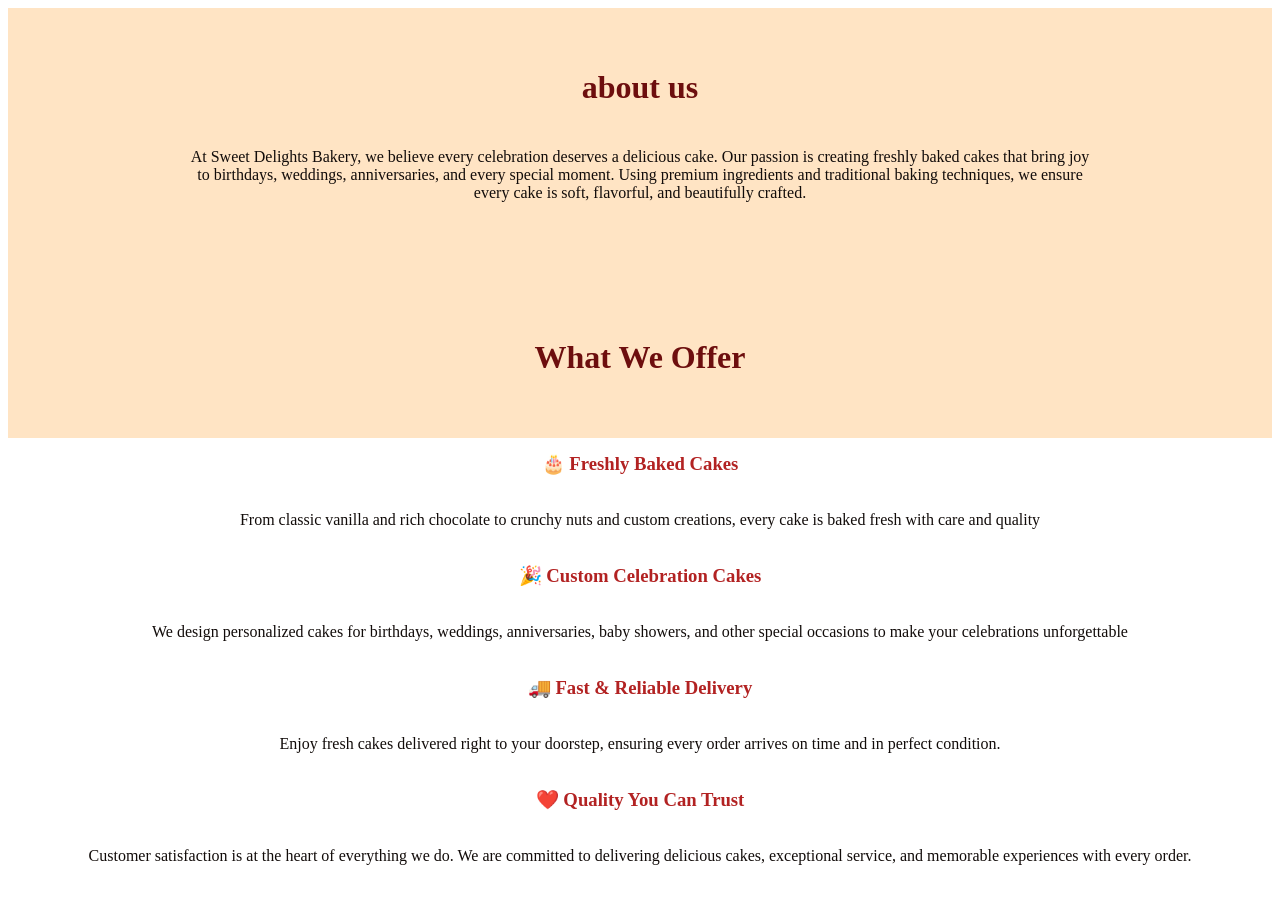
==== home.html @ e97e9bb4 "Add files via upload" ====
<html>
    <head>
        <title>home</title>
        <style>
            .j{
                text-align: center;
                background-color: bisque;
                padding: 40px 10%;
                color: rgb(109, 14, 14);
            }
            p{
                text-align: center;
                color: rgb(18, 12, 10);
                padding: 20px 5%;
                
            }
            h3{
                text-align: center;
                margin: 15px 0%;
                color: firebrick;
            }
        </style>
    </head>
    <body>
        <div class="j">
        <h1>about us</h1>
        <p>At Sweet Delights Bakery, we believe every celebration deserves a delicious cake. Our passion is creating freshly baked cakes that bring joy to birthdays, weddings, anniversaries, and every special moment. Using premium ingredients and traditional baking techniques, we ensure every cake is soft, flavorful, and beautifully crafted.</p>
        </div>
        <div class="j">
        <h1>What We Offer</h1>
        </div>
        <h3>🎂 Freshly Baked Cakes</h3>
        <p>From classic vanilla and rich chocolate to crunchy nuts and custom creations, every cake is baked fresh with care and quality</p>
        <h3>🎉 Custom Celebration Cakes</h3>
        <p>We design personalized cakes for birthdays, weddings, anniversaries, baby showers, and other special occasions to make your celebrations unforgettable</p>
        <h3>🚚 Fast & Reliable Delivery</h3>
        <p>Enjoy fresh cakes delivered right to your doorstep, ensuring every order arrives on time and in perfect condition.</p>
        <h3>❤️ Quality You Can Trust</h3>
        <p>Customer satisfaction is at the heart of everything we do. We are committed to delivering delicious cakes, exceptional service, and memorable experiences with every order.</p>
        
    </body>
    </html>
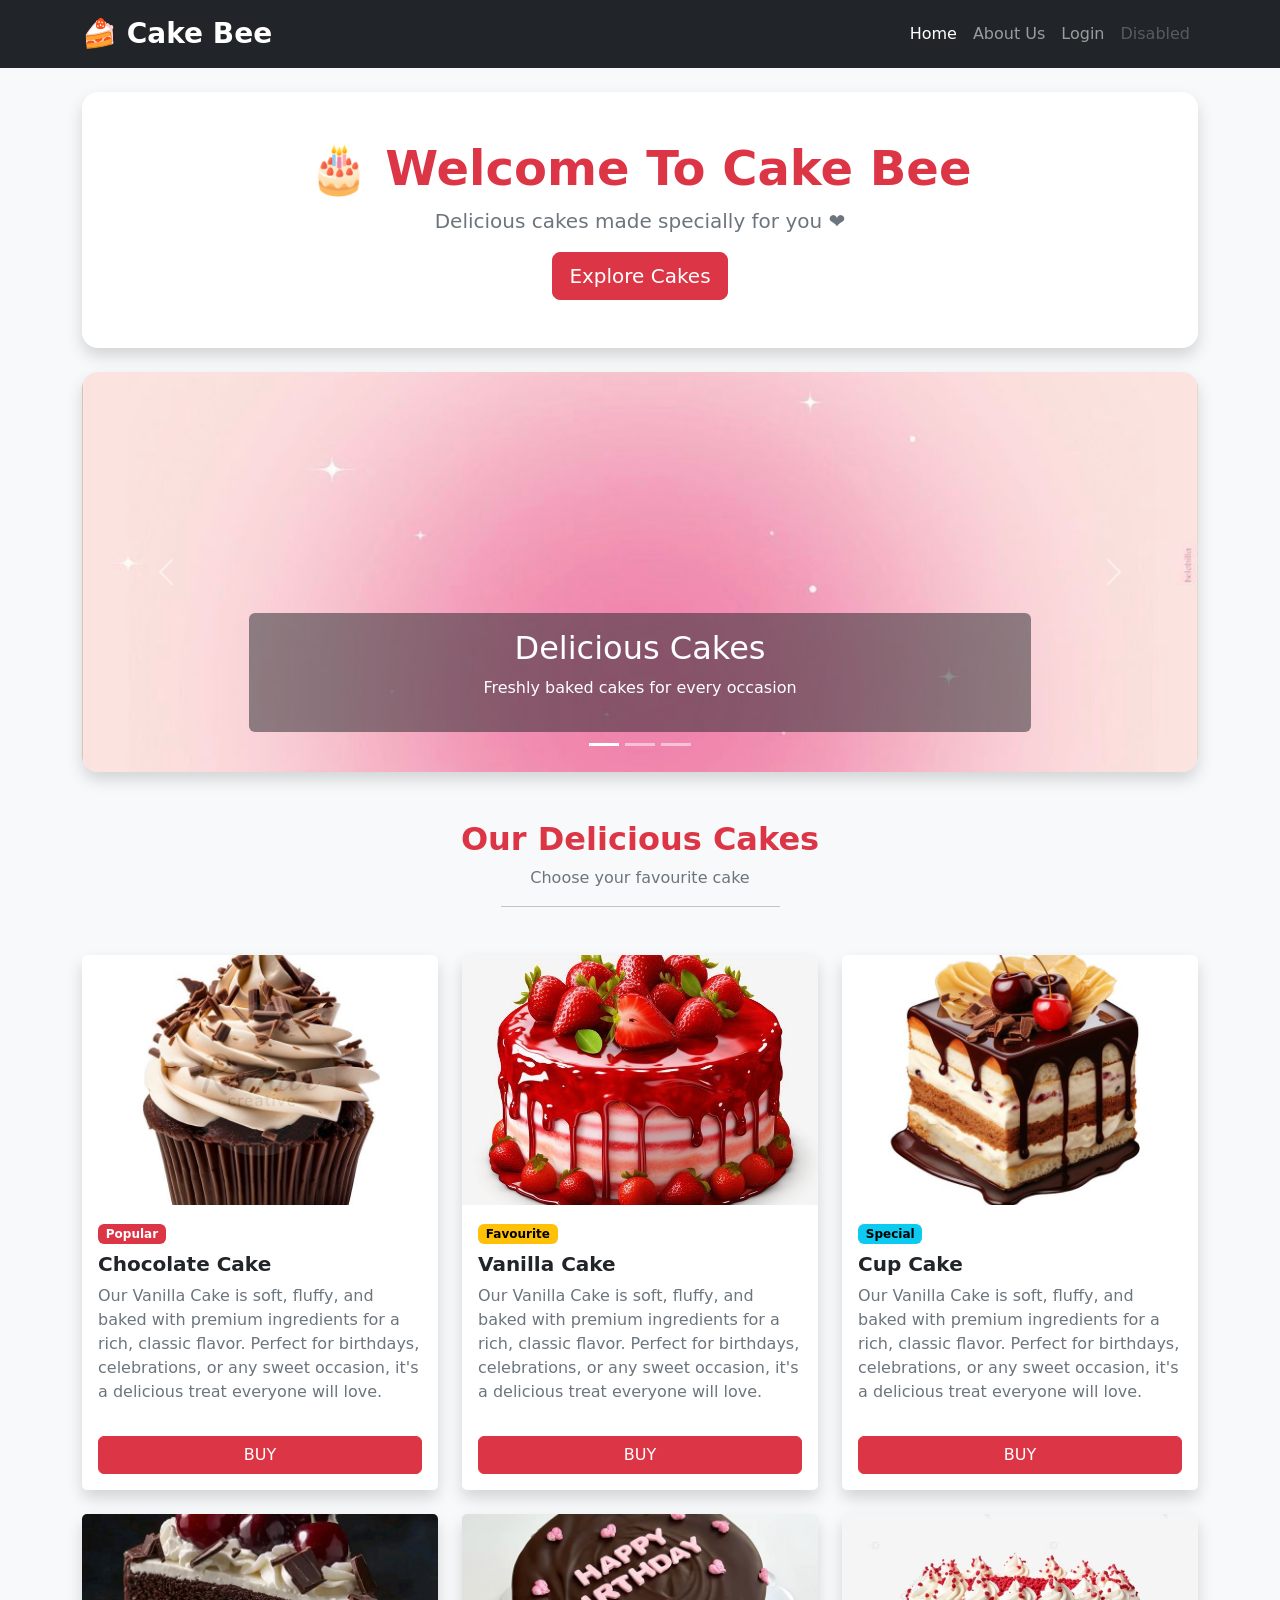
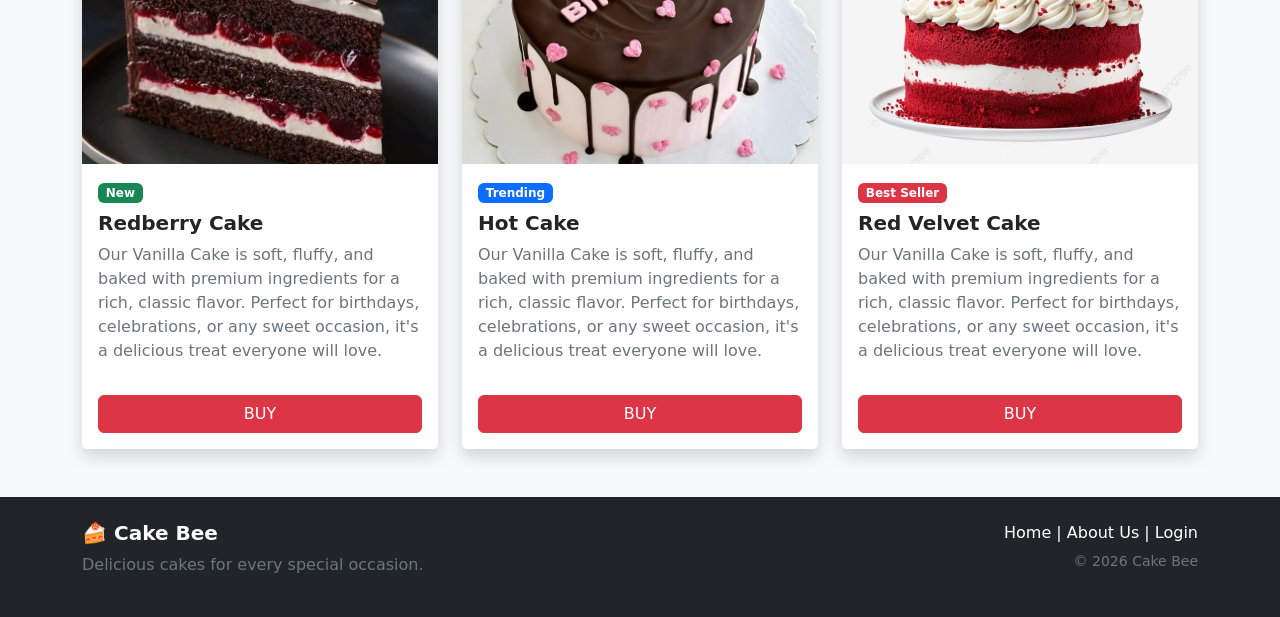
==== commit f732f145: "Update home.html" ====
--- a/home.html
+++ b/home.html
@@ -1,42 +1,615 @@
-<html>
-    <head>
-        <title>home</title>
-        <style>
-            .j{
-                text-align: center;
-                background-color: bisque;
-                padding: 40px 10%;
-                color: rgb(109, 14, 14);
-            }
-            p{
-                text-align: center;
-                color: rgb(18, 12, 10);
-                padding: 20px 5%;
-                
-            }
-            h3{
-                text-align: center;
-                margin: 15px 0%;
-                color: firebrick;
-            }
-        </style>
-    </head>
-    <body>
-        <div class="j">
-        <h1>about us</h1>
-        <p>At Sweet Delights Bakery, we believe every celebration deserves a delicious cake. Our passion is creating freshly baked cakes that bring joy to birthdays, weddings, anniversaries, and every special moment. Using premium ingredients and traditional baking techniques, we ensure every cake is soft, flavorful, and beautifully crafted.</p>
-        </div>
-        <div class="j">
-        <h1>What We Offer</h1>
-        </div>
-        <h3>🎂 Freshly Baked Cakes</h3>
-        <p>From classic vanilla and rich chocolate to crunchy nuts and custom creations, every cake is baked fresh with care and quality</p>
-        <h3>🎉 Custom Celebration Cakes</h3>
-        <p>We design personalized cakes for birthdays, weddings, anniversaries, baby showers, and other special occasions to make your celebrations unforgettable</p>
-        <h3>🚚 Fast & Reliable Delivery</h3>
-        <p>Enjoy fresh cakes delivered right to your doorstep, ensuring every order arrives on time and in perfect condition.</p>
-        <h3>❤️ Quality You Can Trust</h3>
-        <p>Customer satisfaction is at the heart of everything we do. We are committed to delivering delicious cakes, exceptional service, and memorable experiences with every order.</p>
-        
-    </body>
-    </html>+<!doctype html>
+<html lang="en">
+
+<head>
+
+    <meta charset="utf-8">
+
+    <meta name="viewport" content="width=device-width, initial-scale=1">
+
+    <!-- Bootstrap CSS -->
+    <link href="https://cdn.jsdelivr.net/npm/bootstrap@5.3.8/dist/css/bootstrap.min.css"
+          rel="stylesheet">
+
+    <title>Cake Bee</title>
+
+</head>
+
+
+<body class="bg-light">
+
+
+<!-- ================= NAVBAR ================= -->
+
+<nav class="navbar navbar-expand-lg bg-dark navbar-dark">
+
+    <div class="container">
+
+        <a class="navbar-brand fw-bold fs-3" href="#">
+            🍰 Cake Bee
+        </a>
+
+
+        <button class="navbar-toggler"
+                type="button"
+                data-bs-toggle="collapse"
+                data-bs-target="#navbarNav">
+
+            <span class="navbar-toggler-icon"></span>
+
+        </button>
+
+
+        <div class="collapse navbar-collapse" id="navbarNav">
+
+            <ul class="navbar-nav ms-auto">
+
+                <li class="nav-item">
+                    <a class="nav-link active" href="p1.html">
+                        Home
+                    </a>
+                </li>
+
+                <li class="nav-item">
+                    <a class="nav-link" href="home.html">
+                        About Us
+                    </a>
+                </li>
+
+                <li class="nav-item">
+                    <a class="nav-link" href="login.html">
+                        Login
+                    </a>
+                </li>
+
+                <li class="nav-item">
+                    <a class="nav-link disabled">
+                        Disabled
+                    </a>
+                </li>
+
+            </ul>
+
+        </div>
+
+    </div>
+
+</nav>
+
+
+<!-- ================= WELCOME ================= -->
+
+<div class="container my-4">
+
+    <div class="p-5 text-center bg-white rounded-4 shadow">
+
+        <h1 class="display-5 fw-bold text-danger">
+            🎂 Welcome To Cake Bee
+        </h1>
+
+        <p class="lead text-secondary">
+            Delicious cakes made specially for you ❤️
+        </p>
+
+        <a href="#cakes" class="btn btn-danger btn-lg">
+            Explore Cakes
+        </a>
+
+    </div>
+
+</div>
+
+
+<!-- ================= CAROUSEL ================= -->
+
+<div class="container mb-5">
+
+    <div id="cakeCarousel"
+         class="carousel slide carousel-fade shadow rounded-4 overflow-hidden"
+         data-bs-ride="carousel">
+
+
+        <!-- Indicators -->
+
+        <div class="carousel-indicators">
+
+            <button type="button"
+                    data-bs-target="#cakeCarousel"
+                    data-bs-slide-to="0"
+                    class="active">
+            </button>
+
+            <button type="button"
+                    data-bs-target="#cakeCarousel"
+                    data-bs-slide-to="1">
+            </button>
+
+            <button type="button"
+                    data-bs-target="#cakeCarousel"
+                    data-bs-slide-to="2">
+            </button>
+
+        </div>
+
+
+        <!-- Images -->
+
+        <div class="carousel-inner">
+
+            <div class="carousel-item active">
+
+                <img src="b7.jpg"
+                     class="d-block w-100"
+                     style="height:400px; object-fit:cover;"
+                     alt="Cake">
+
+                <div class="carousel-caption d-none d-md-block">
+
+                    <div class="bg-dark bg-opacity-50 rounded p-3">
+
+                        <h2>Delicious Cakes</h2>
+
+                        <p>
+                            Freshly baked cakes for every occasion
+                        </p>
+
+                    </div>
+
+                </div>
+
+            </div>
+
+
+            <div class="carousel-item">
+
+                <img src="b8.jpg"
+                     class="d-block w-100"
+                     style="height:400px; object-fit:cover;"
+                     alt="Cake">
+
+                <div class="carousel-caption d-none d-md-block">
+
+                    <div class="bg-dark bg-opacity-50 rounded p-3">
+
+                        <h2>Special Cakes</h2>
+
+                        <p>
+                            Make your celebrations sweeter
+                        </p>
+
+                    </div>
+
+                </div>
+
+            </div>
+
+
+            <div class="carousel-item">
+
+                <img src="b9.jpg"
+                     class="d-block w-100"
+                     style="height:400px; object-fit:cover;"
+                     alt="Cake">
+
+                <div class="carousel-caption d-none d-md-block">
+
+                    <div class="bg-dark bg-opacity-50 rounded p-3">
+
+                        <h2>Sweet Moments</h2>
+
+                        <p>
+                            Taste the happiness with Cake Bee
+                        </p>
+
+                    </div>
+
+                </div>
+
+            </div>
+
+        </div>
+
+
+        <!-- Previous -->
+
+        <button class="carousel-control-prev"
+                type="button"
+                data-bs-target="#cakeCarousel"
+                data-bs-slide="prev">
+
+            <span class="carousel-control-prev-icon"></span>
+
+            <span class="visually-hidden">
+                Previous
+            </span>
+
+        </button>
+
+
+        <!-- Next -->
+
+        <button class="carousel-control-next"
+                type="button"
+                data-bs-target="#cakeCarousel"
+                data-bs-slide="next">
+
+            <span class="carousel-control-next-icon"></span>
+
+            <span class="visually-hidden">
+                Next
+            </span>
+
+        </button>
+
+    </div>
+
+</div>
+
+
+<!-- ================= CAKES ================= -->
+
+<div class="container" id="cakes">
+
+
+    <div class="text-center mb-5">
+
+        <h2 class="fw-bold text-danger">
+            Our Delicious Cakes
+        </h2>
+
+        <p class="text-secondary">
+            Choose your favourite cake
+        </p>
+
+        <hr class="w-25 mx-auto">
+
+    </div>
+
+
+    <!-- ================= ROW 1 ================= -->
+
+    <div class="row g-4 mb-4">
+
+
+        <!-- Chocolate Cake -->
+
+        <div class="col-lg-4 col-md-6">
+
+            <div class="card h-100 border-0 shadow">
+
+                <img src="c1.jpg"
+                     class="card-img-top"
+                     style="height:250px; object-fit:cover;"
+                     alt="Chocolate Cake">
+
+                <div class="card-body">
+
+                    <span class="badge text-bg-danger mb-2">
+                        Popular
+                    </span>
+
+                    <h5 class="card-title fw-bold">
+                        Chocolate Cake
+                    </h5>
+
+                    <p class="card-text text-secondary">
+
+                        Our Vanilla Cake is soft, fluffy, and baked
+                        with premium ingredients for a rich, classic
+                        flavor. Perfect for birthdays, celebrations,
+                        or any sweet occasion, it's a delicious treat
+                        everyone will love.
+
+                    </p>
+
+                </div>
+
+                <div class="card-footer bg-white border-0 p-3">
+
+                    <a href="user.html"
+                       class="btn btn-danger w-100">
+                        BUY
+                    </a>
+
+                </div>
+
+            </div>
+
+        </div>
+
+
+        <!-- Vanilla Cake -->
+
+        <div class="col-lg-4 col-md-6">
+
+            <div class="card h-100 border-0 shadow">
+
+                <img src="c2.jpg"
+                     class="card-img-top"
+                     style="height:250px; object-fit:cover;"
+                     alt="Vanilla Cake">
+
+                <div class="card-body">
+
+                    <span class="badge text-bg-warning mb-2">
+                        Favourite
+                    </span>
+
+                    <h5 class="card-title fw-bold">
+                        Vanilla Cake
+                    </h5>
+
+                    <p class="card-text text-secondary">
+
+                        Our Vanilla Cake is soft, fluffy, and baked
+                        with premium ingredients for a rich, classic
+                        flavor. Perfect for birthdays, celebrations,
+                        or any sweet occasion, it's a delicious treat
+                        everyone will love.
+
+                    </p>
+
+                </div>
+
+                <div class="card-footer bg-white border-0 p-3">
+
+                    <a href="user.html"
+                       class="btn btn-danger w-100">
+                        BUY
+                    </a>
+
+                </div>
+
+            </div>
+
+        </div>
+
+
+        <!-- Cup Cake -->
+
+        <div class="col-lg-4 col-md-6">
+
+            <div class="card h-100 border-0 shadow">
+
+                <img src="c3.jpg"
+                     class="card-img-top"
+                     style="height:250px; object-fit:cover;"
+                     alt="Cup Cake">
+
+                <div class="card-body">
+
+                    <span class="badge text-bg-info mb-2">
+                        Special
+                    </span>
+
+                    <h5 class="card-title fw-bold">
+                        Cup Cake
+                    </h5>
+
+                    <p class="card-text text-secondary">
+
+                        Our Vanilla Cake is soft, fluffy, and baked
+                        with premium ingredients for a rich, classic
+                        flavor. Perfect for birthdays, celebrations,
+                        or any sweet occasion, it's a delicious treat
+                        everyone will love.
+
+                    </p>
+
+                </div>
+
+                <div class="card-footer bg-white border-0 p-3">
+
+                    <a href="user.html"
+                       class="btn btn-danger w-100">
+                        BUY
+                    </a>
+
+                </div>
+
+            </div>
+
+        </div>
+
+    </div>
+
+
+    <!-- ================= ROW 2 ================= -->
+
+    <div class="row g-4">
+
+
+        <!-- Redberry Cake -->
+
+        <div class="col-lg-4 col-md-6">
+
+            <div class="card h-100 border-0 shadow">
+
+                <img src="c4.jpg"
+                     class="card-img-top"
+                     style="height:250px; object-fit:cover;"
+                     alt="Redberry Cake">
+
+                <div class="card-body">
+
+                    <span class="badge text-bg-success mb-2">
+                        New
+                    </span>
+
+                    <h5 class="card-title fw-bold">
+                        Redberry Cake
+                    </h5>
+
+                    <p class="card-text text-secondary">
+
+                        Our Vanilla Cake is soft, fluffy, and baked
+                        with premium ingredients for a rich, classic
+                        flavor. Perfect for birthdays, celebrations,
+                        or any sweet occasion, it's a delicious treat
+                        everyone will love.
+
+                    </p>
+
+                </div>
+
+                <div class="card-footer bg-white border-0 p-3">
+
+                    <a href="user.html"
+                       class="btn btn-danger w-100">
+                        BUY
+                    </a>
+
+                </div>
+
+            </div>
+
+        </div>
+
+
+        <!-- Hot Cake -->
+
+        <div class="col-lg-4 col-md-6">
+
+            <div class="card h-100 border-0 shadow">
+
+                <img src="c5.jpg"
+                     class="card-img-top"
+                     style="height:250px; object-fit:cover;"
+                     alt="Hot Cake">
+
+                <div class="card-body">
+
+                    <span class="badge text-bg-primary mb-2">
+                        Trending
+                    </span>
+
+                    <h5 class="card-title fw-bold">
+                        Hot Cake
+                    </h5>
+
+                    <p class="card-text text-secondary">
+
+                        Our Vanilla Cake is soft, fluffy, and baked
+                        with premium ingredients for a rich, classic
+                        flavor. Perfect for birthdays, celebrations,
+                        or any sweet occasion, it's a delicious treat
+                        everyone will love.
+
+                    </p>
+
+                </div>
+
+                <div class="card-footer bg-white border-0 p-3">
+
+                    <a href="user.html"
+                       class="btn btn-danger w-100">
+                        BUY
+                    </a>
+
+                </div>
+
+            </div>
+
+        </div>
+
+
+        <!-- Red Velvet Cake -->
+
+        <div class="col-lg-4 col-md-6">
+
+            <div class="card h-100 border-0 shadow">
+
+                <img src="c6.jpg"
+                     class="card-img-top"
+                     style="height:250px; object-fit:cover;"
+                     alt="Red Velvet Cake">
+
+                <div class="card-body">
+
+                    <span class="badge text-bg-danger mb-2">
+                        Best Seller
+                    </span>
+
+                    <h5 class="card-title fw-bold">
+                        Red Velvet Cake
+                    </h5>
+
+                    <p class="card-text text-secondary">
+
+                        Our Vanilla Cake is soft, fluffy, and baked
+                        with premium ingredients for a rich, classic
+                        flavor. Perfect for birthdays, celebrations,
+                        or any sweet occasion, it's a delicious treat
+                        everyone will love.
+
+                    </p>
+
+                </div>
+
+                <div class="card-footer bg-white border-0 p-3">
+
+                    <a href="user.html"
+                       class="btn btn-danger w-100">
+                        BUY
+                    </a>
+
+                </div>
+
+            </div>
+
+        </div>
+
+    </div>
+
+</div>
+
+
+<!-- ================= FOOTER ================= -->
+
+<footer class="bg-dark text-white mt-5">
+
+    <div class="container py-4">
+
+        <div class="row text-center text-md-start">
+
+            <div class="col-md-6">
+
+                <h5 class="fw-bold">
+                    🍰 Cake Bee
+                </h5>
+
+                <p class="text-secondary">
+                    Delicious cakes for every special occasion.
+                </p>
+
+            </div>
+
+
+            <div class="col-md-6 text-md-end">
+
+                <p class="mb-1">
+                    Home | About Us | Login
+                </p>
+
+                <small class="text-secondary">
+                    © 2026 Cake Bee
+                </small>
+
+            </div>
+
+        </div>
+
+    </div>
+
+</footer>
+
+
+<!-- Bootstrap JS -->
+
+<script src="https://cdn.jsdelivr.net/npm/bootstrap@5.3.8/dist/js/bootstrap.bundle.min.js">
+</script>
+
+
+</body>
+
+</html>
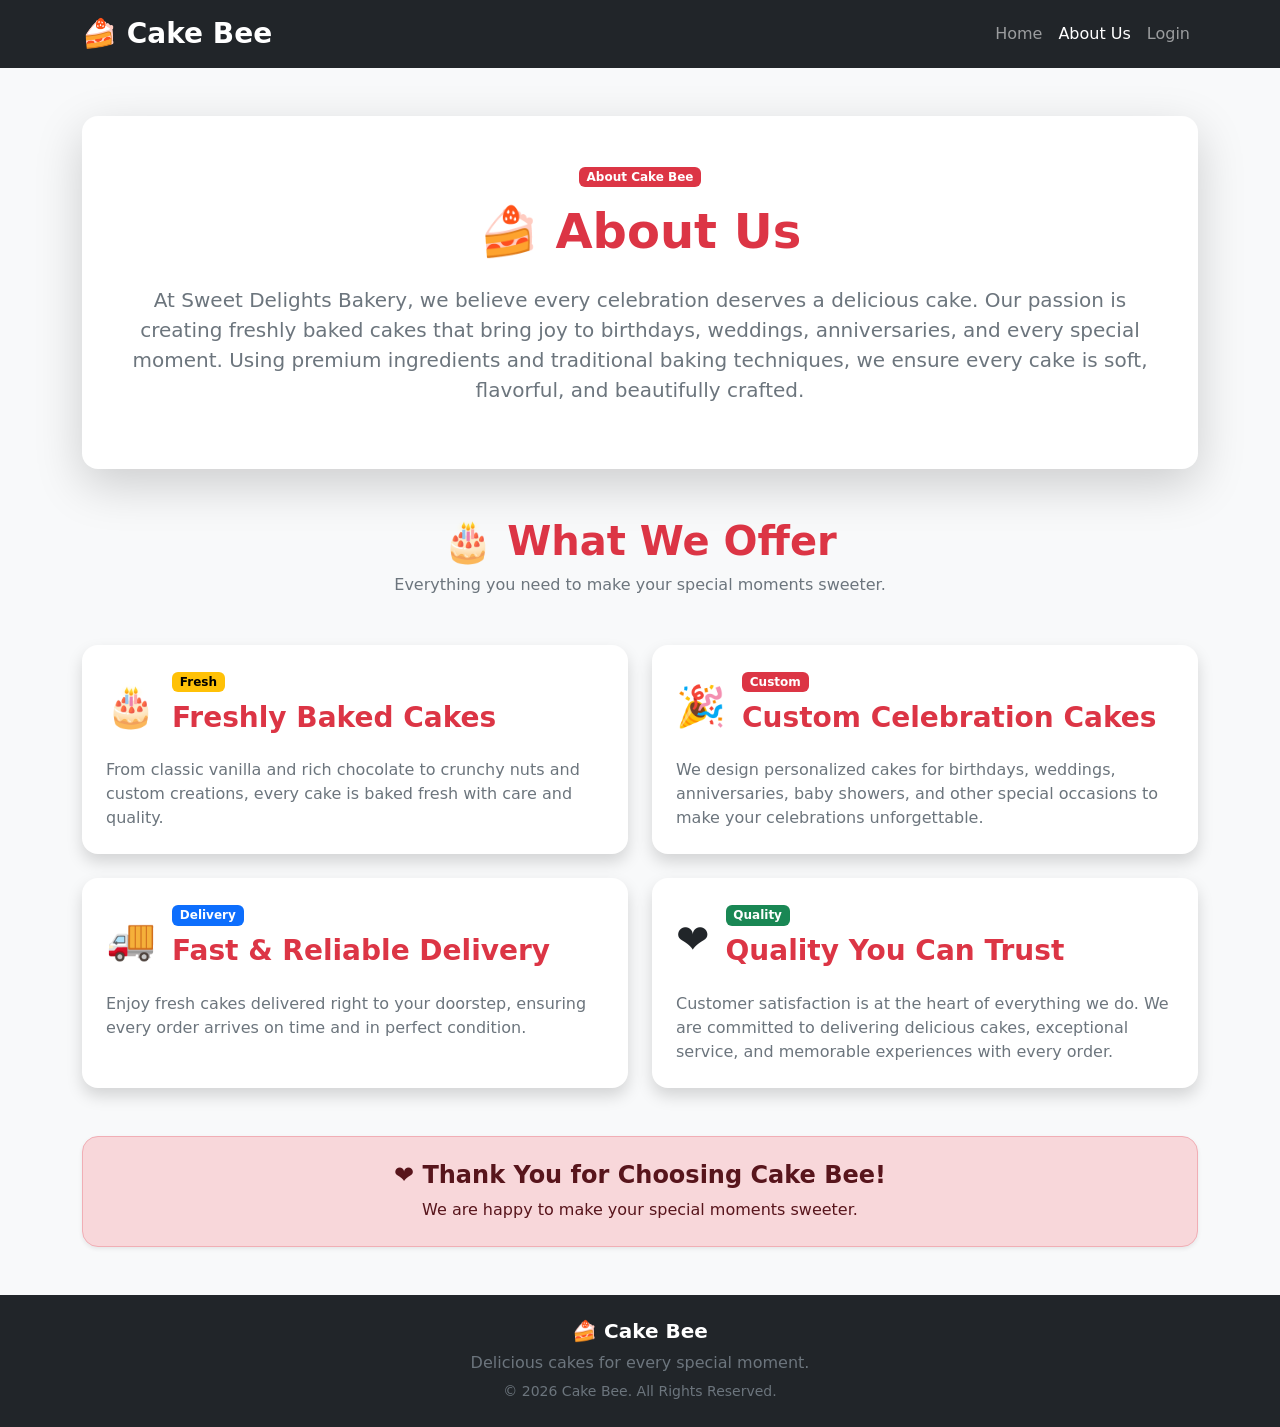
==== commit 53be0795: "Update home.html" ====
--- a/home.html
+++ b/home.html
@@ -6,12 +6,12 @@
     <meta charset="utf-8">
 
     <meta name="viewport" content="width=device-width, initial-scale=1">
+
+    <title>About Us - Cake Bee</title>
 
     <!-- Bootstrap CSS -->
     <link href="https://cdn.jsdelivr.net/npm/bootstrap@5.3.8/dist/css/bootstrap.min.css"
           rel="stylesheet">
-
-    <title>Cake Bee</title>
 
 </head>
 
@@ -45,13 +45,13 @@
             <ul class="navbar-nav ms-auto">
 
                 <li class="nav-item">
-                    <a class="nav-link active" href="p1.html">
+                    <a class="nav-link" href="p1.html">
                         Home
                     </a>
                 </li>
 
                 <li class="nav-item">
-                    <a class="nav-link" href="home.html">
+                    <a class="nav-link active" href="home.html">
                         About Us
                     </a>
                 </li>
@@ -62,12 +62,6 @@
                     </a>
                 </li>
 
-                <li class="nav-item">
-                    <a class="nav-link disabled">
-                        Disabled
-                    </a>
-                </li>
-
             </ul>
 
         </div>
@@ -77,527 +71,275 @@
 </nav>
 
 
-<!-- ================= WELCOME ================= -->
-
-<div class="container my-4">
-
-    <div class="p-5 text-center bg-white rounded-4 shadow">
-
-        <h1 class="display-5 fw-bold text-danger">
-            🎂 Welcome To Cake Bee
+<!-- ================= ABOUT US ================= -->
+
+<div class="container my-5">
+
+    <div class="card border-0 shadow-lg rounded-4">
+
+        <div class="card-body p-5 text-center">
+
+            <span class="badge text-bg-danger mb-3">
+                About Cake Bee
+            </span>
+
+            <h1 class="display-5 fw-bold text-danger">
+                🍰 About Us
+            </h1>
+
+            <p class="lead text-secondary mt-4">
+
+                At Sweet Delights Bakery, we believe every celebration
+                deserves a delicious cake. Our passion is creating freshly
+                baked cakes that bring joy to birthdays, weddings,
+                anniversaries, and every special moment. Using premium
+                ingredients and traditional baking techniques, we ensure
+                every cake is soft, flavorful, and beautifully crafted.
+
+            </p>
+
+        </div>
+
+    </div>
+
+</div>
+
+
+<!-- ================= WHAT WE OFFER ================= -->
+
+<div class="container mb-5">
+
+    <div class="text-center mb-5">
+
+        <h1 class="fw-bold text-danger">
+            🎂 What We Offer
         </h1>
 
-        <p class="lead text-secondary">
-            Delicious cakes made specially for you ❤️
+        <p class="text-secondary">
+            Everything you need to make your special moments sweeter.
         </p>
 
-        <a href="#cakes" class="btn btn-danger btn-lg">
-            Explore Cakes
-        </a>
+    </div>
+
+
+    <!-- ================= CARDS ================= -->
+
+    <div class="row g-4">
+
+
+        <!-- Freshly Baked Cakes -->
+
+        <div class="col-lg-6">
+
+            <div class="card h-100 border-0 shadow rounded-4">
+
+                <div class="card-body p-4">
+
+                    <div class="d-flex align-items-center mb-3">
+
+                        <div class="fs-1 me-3">
+                            🎂
+                        </div>
+
+                        <div>
+
+                            <span class="badge text-bg-warning">
+                                Fresh
+                            </span>
+
+                            <h3 class="card-title fw-bold text-danger mt-2">
+                                Freshly Baked Cakes
+                            </h3>
+
+                        </div>
+
+                    </div>
+
+                    <p class="card-text text-secondary">
+
+                        From classic vanilla and rich chocolate to crunchy
+                        nuts and custom creations, every cake is baked fresh
+                        with care and quality.
+
+                    </p>
+
+                </div>
+
+            </div>
+
+        </div>
+
+
+        <!-- Custom Celebration Cakes -->
+
+        <div class="col-lg-6">
+
+            <div class="card h-100 border-0 shadow rounded-4">
+
+                <div class="card-body p-4">
+
+                    <div class="d-flex align-items-center mb-3">
+
+                        <div class="fs-1 me-3">
+                            🎉
+                        </div>
+
+                        <div>
+
+                            <span class="badge text-bg-danger">
+                                Custom
+                            </span>
+
+                            <h3 class="card-title fw-bold text-danger mt-2">
+                                Custom Celebration Cakes
+                            </h3>
+
+                        </div>
+
+                    </div>
+
+                    <p class="card-text text-secondary">
+
+                        We design personalized cakes for birthdays, weddings,
+                        anniversaries, baby showers, and other special
+                        occasions to make your celebrations unforgettable.
+
+                    </p>
+
+                </div>
+
+            </div>
+
+        </div>
+
+
+        <!-- Fast Delivery -->
+
+        <div class="col-lg-6">
+
+            <div class="card h-100 border-0 shadow rounded-4">
+
+                <div class="card-body p-4">
+
+                    <div class="d-flex align-items-center mb-3">
+
+                        <div class="fs-1 me-3">
+                            🚚
+                        </div>
+
+                        <div>
+
+                            <span class="badge text-bg-primary">
+                                Delivery
+                            </span>
+
+                            <h3 class="card-title fw-bold text-danger mt-2">
+                                Fast & Reliable Delivery
+                            </h3>
+
+                        </div>
+
+                    </div>
+
+                    <p class="card-text text-secondary">
+
+                        Enjoy fresh cakes delivered right to your doorstep,
+                        ensuring every order arrives on time and in perfect
+                        condition.
+
+                    </p>
+
+                </div>
+
+            </div>
+
+        </div>
+
+
+        <!-- Quality -->
+
+        <div class="col-lg-6">
+
+            <div class="card h-100 border-0 shadow rounded-4">
+
+                <div class="card-body p-4">
+
+                    <div class="d-flex align-items-center mb-3">
+
+                        <div class="fs-1 me-3">
+                            ❤️
+                        </div>
+
+                        <div>
+
+                            <span class="badge text-bg-success">
+                                Quality
+                            </span>
+
+                            <h3 class="card-title fw-bold text-danger mt-2">
+                                Quality You Can Trust
+                            </h3>
+
+                        </div>
+
+                    </div>
+
+                    <p class="card-text text-secondary">
+
+                        Customer satisfaction is at the heart of everything
+                        we do. We are committed to delivering delicious
+                        cakes, exceptional service, and memorable experiences
+                        with every order.
+
+                    </p>
+
+                </div>
+
+            </div>
+
+        </div>
 
     </div>
 
 </div>
 
 
-<!-- ================= CAROUSEL ================= -->
+<!-- ================= BOTTOM MESSAGE ================= -->
 
 <div class="container mb-5">
 
-    <div id="cakeCarousel"
-         class="carousel slide carousel-fade shadow rounded-4 overflow-hidden"
-         data-bs-ride="carousel">
-
-
-        <!-- Indicators -->
-
-        <div class="carousel-indicators">
-
-            <button type="button"
-                    data-bs-target="#cakeCarousel"
-                    data-bs-slide-to="0"
-                    class="active">
-            </button>
-
-            <button type="button"
-                    data-bs-target="#cakeCarousel"
-                    data-bs-slide-to="1">
-            </button>
-
-            <button type="button"
-                    data-bs-target="#cakeCarousel"
-                    data-bs-slide-to="2">
-            </button>
-
-        </div>
-
-
-        <!-- Images -->
-
-        <div class="carousel-inner">
-
-            <div class="carousel-item active">
-
-                <img src="b7.jpg"
-                     class="d-block w-100"
-                     style="height:400px; object-fit:cover;"
-                     alt="Cake">
-
-                <div class="carousel-caption d-none d-md-block">
-
-                    <div class="bg-dark bg-opacity-50 rounded p-3">
-
-                        <h2>Delicious Cakes</h2>
-
-                        <p>
-                            Freshly baked cakes for every occasion
-                        </p>
-
-                    </div>
-
-                </div>
-
-            </div>
-
-
-            <div class="carousel-item">
-
-                <img src="b8.jpg"
-                     class="d-block w-100"
-                     style="height:400px; object-fit:cover;"
-                     alt="Cake">
-
-                <div class="carousel-caption d-none d-md-block">
-
-                    <div class="bg-dark bg-opacity-50 rounded p-3">
-
-                        <h2>Special Cakes</h2>
-
-                        <p>
-                            Make your celebrations sweeter
-                        </p>
-
-                    </div>
-
-                </div>
-
-            </div>
-
-
-            <div class="carousel-item">
-
-                <img src="b9.jpg"
-                     class="d-block w-100"
-                     style="height:400px; object-fit:cover;"
-                     alt="Cake">
-
-                <div class="carousel-caption d-none d-md-block">
-
-                    <div class="bg-dark bg-opacity-50 rounded p-3">
-
-                        <h2>Sweet Moments</h2>
-
-                        <p>
-                            Taste the happiness with Cake Bee
-                        </p>
-
-                    </div>
-
-                </div>
-
-            </div>
-
-        </div>
-
-
-        <!-- Previous -->
-
-        <button class="carousel-control-prev"
-                type="button"
-                data-bs-target="#cakeCarousel"
-                data-bs-slide="prev">
-
-            <span class="carousel-control-prev-icon"></span>
-
-            <span class="visually-hidden">
-                Previous
-            </span>
-
-        </button>
-
-
-        <!-- Next -->
-
-        <button class="carousel-control-next"
-                type="button"
-                data-bs-target="#cakeCarousel"
-                data-bs-slide="next">
-
-            <span class="carousel-control-next-icon"></span>
-
-            <span class="visually-hidden">
-                Next
-            </span>
-
-        </button>
+    <div class="alert alert-danger text-center shadow-sm rounded-4 p-4">
+
+        <h4 class="fw-bold">
+            ❤️ Thank You for Choosing Cake Bee!
+        </h4>
+
+        <p class="mb-0">
+            We are happy to make your special moments sweeter.
+        </p>
 
     </div>
 
 </div>
 
 
-<!-- ================= CAKES ================= -->
-
-<div class="container" id="cakes">
-
-
-    <div class="text-center mb-5">
-
-        <h2 class="fw-bold text-danger">
-            Our Delicious Cakes
-        </h2>
-
-        <p class="text-secondary">
-            Choose your favourite cake
+<!-- ================= FOOTER ================= -->
+
+<footer class="bg-dark text-white">
+
+    <div class="container py-4 text-center">
+
+        <h5 class="fw-bold">
+            🍰 Cake Bee
+        </h5>
+
+        <p class="text-secondary mb-1">
+            Delicious cakes for every special moment.
         </p>
 
-        <hr class="w-25 mx-auto">
-
-    </div>
-
-
-    <!-- ================= ROW 1 ================= -->
-
-    <div class="row g-4 mb-4">
-
-
-        <!-- Chocolate Cake -->
-
-        <div class="col-lg-4 col-md-6">
-
-            <div class="card h-100 border-0 shadow">
-
-                <img src="c1.jpg"
-                     class="card-img-top"
-                     style="height:250px; object-fit:cover;"
-                     alt="Chocolate Cake">
-
-                <div class="card-body">
-
-                    <span class="badge text-bg-danger mb-2">
-                        Popular
-                    </span>
-
-                    <h5 class="card-title fw-bold">
-                        Chocolate Cake
-                    </h5>
-
-                    <p class="card-text text-secondary">
-
-                        Our Vanilla Cake is soft, fluffy, and baked
-                        with premium ingredients for a rich, classic
-                        flavor. Perfect for birthdays, celebrations,
-                        or any sweet occasion, it's a delicious treat
-                        everyone will love.
-
-                    </p>
-
-                </div>
-
-                <div class="card-footer bg-white border-0 p-3">
-
-                    <a href="user.html"
-                       class="btn btn-danger w-100">
-                        BUY
-                    </a>
-
-                </div>
-
-            </div>
-
-        </div>
-
-
-        <!-- Vanilla Cake -->
-
-        <div class="col-lg-4 col-md-6">
-
-            <div class="card h-100 border-0 shadow">
-
-                <img src="c2.jpg"
-                     class="card-img-top"
-                     style="height:250px; object-fit:cover;"
-                     alt="Vanilla Cake">
-
-                <div class="card-body">
-
-                    <span class="badge text-bg-warning mb-2">
-                        Favourite
-                    </span>
-
-                    <h5 class="card-title fw-bold">
-                        Vanilla Cake
-                    </h5>
-
-                    <p class="card-text text-secondary">
-
-                        Our Vanilla Cake is soft, fluffy, and baked
-                        with premium ingredients for a rich, classic
-                        flavor. Perfect for birthdays, celebrations,
-                        or any sweet occasion, it's a delicious treat
-                        everyone will love.
-
-                    </p>
-
-                </div>
-
-                <div class="card-footer bg-white border-0 p-3">
-
-                    <a href="user.html"
-                       class="btn btn-danger w-100">
-                        BUY
-                    </a>
-
-                </div>
-
-            </div>
-
-        </div>
-
-
-        <!-- Cup Cake -->
-
-        <div class="col-lg-4 col-md-6">
-
-            <div class="card h-100 border-0 shadow">
-
-                <img src="c3.jpg"
-                     class="card-img-top"
-                     style="height:250px; object-fit:cover;"
-                     alt="Cup Cake">
-
-                <div class="card-body">
-
-                    <span class="badge text-bg-info mb-2">
-                        Special
-                    </span>
-
-                    <h5 class="card-title fw-bold">
-                        Cup Cake
-                    </h5>
-
-                    <p class="card-text text-secondary">
-
-                        Our Vanilla Cake is soft, fluffy, and baked
-                        with premium ingredients for a rich, classic
-                        flavor. Perfect for birthdays, celebrations,
-                        or any sweet occasion, it's a delicious treat
-                        everyone will love.
-
-                    </p>
-
-                </div>
-
-                <div class="card-footer bg-white border-0 p-3">
-
-                    <a href="user.html"
-                       class="btn btn-danger w-100">
-                        BUY
-                    </a>
-
-                </div>
-
-            </div>
-
-        </div>
-
-    </div>
-
-
-    <!-- ================= ROW 2 ================= -->
-
-    <div class="row g-4">
-
-
-        <!-- Redberry Cake -->
-
-        <div class="col-lg-4 col-md-6">
-
-            <div class="card h-100 border-0 shadow">
-
-                <img src="c4.jpg"
-                     class="card-img-top"
-                     style="height:250px; object-fit:cover;"
-                     alt="Redberry Cake">
-
-                <div class="card-body">
-
-                    <span class="badge text-bg-success mb-2">
-                        New
-                    </span>
-
-                    <h5 class="card-title fw-bold">
-                        Redberry Cake
-                    </h5>
-
-                    <p class="card-text text-secondary">
-
-                        Our Vanilla Cake is soft, fluffy, and baked
-                        with premium ingredients for a rich, classic
-                        flavor. Perfect for birthdays, celebrations,
-                        or any sweet occasion, it's a delicious treat
-                        everyone will love.
-
-                    </p>
-
-                </div>
-
-                <div class="card-footer bg-white border-0 p-3">
-
-                    <a href="user.html"
-                       class="btn btn-danger w-100">
-                        BUY
-                    </a>
-
-                </div>
-
-            </div>
-
-        </div>
-
-
-        <!-- Hot Cake -->
-
-        <div class="col-lg-4 col-md-6">
-
-            <div class="card h-100 border-0 shadow">
-
-                <img src="c5.jpg"
-                     class="card-img-top"
-                     style="height:250px; object-fit:cover;"
-                     alt="Hot Cake">
-
-                <div class="card-body">
-
-                    <span class="badge text-bg-primary mb-2">
-                        Trending
-                    </span>
-
-                    <h5 class="card-title fw-bold">
-                        Hot Cake
-                    </h5>
-
-                    <p class="card-text text-secondary">
-
-                        Our Vanilla Cake is soft, fluffy, and baked
-                        with premium ingredients for a rich, classic
-                        flavor. Perfect for birthdays, celebrations,
-                        or any sweet occasion, it's a delicious treat
-                        everyone will love.
-
-                    </p>
-
-                </div>
-
-                <div class="card-footer bg-white border-0 p-3">
-
-                    <a href="user.html"
-                       class="btn btn-danger w-100">
-                        BUY
-                    </a>
-
-                </div>
-
-            </div>
-
-        </div>
-
-
-        <!-- Red Velvet Cake -->
-
-        <div class="col-lg-4 col-md-6">
-
-            <div class="card h-100 border-0 shadow">
-
-                <img src="c6.jpg"
-                     class="card-img-top"
-                     style="height:250px; object-fit:cover;"
-                     alt="Red Velvet Cake">
-
-                <div class="card-body">
-
-                    <span class="badge text-bg-danger mb-2">
-                        Best Seller
-                    </span>
-
-                    <h5 class="card-title fw-bold">
-                        Red Velvet Cake
-                    </h5>
-
-                    <p class="card-text text-secondary">
-
-                        Our Vanilla Cake is soft, fluffy, and baked
-                        with premium ingredients for a rich, classic
-                        flavor. Perfect for birthdays, celebrations,
-                        or any sweet occasion, it's a delicious treat
-                        everyone will love.
-
-                    </p>
-
-                </div>
-
-                <div class="card-footer bg-white border-0 p-3">
-
-                    <a href="user.html"
-                       class="btn btn-danger w-100">
-                        BUY
-                    </a>
-
-                </div>
-
-            </div>
-
-        </div>
-
-    </div>
-
-</div>
-
-
-<!-- ================= FOOTER ================= -->
-
-<footer class="bg-dark text-white mt-5">
-
-    <div class="container py-4">
-
-        <div class="row text-center text-md-start">
-
-            <div class="col-md-6">
-
-                <h5 class="fw-bold">
-                    🍰 Cake Bee
-                </h5>
-
-                <p class="text-secondary">
-                    Delicious cakes for every special occasion.
-                </p>
-
-            </div>
-
-
-            <div class="col-md-6 text-md-end">
-
-                <p class="mb-1">
-                    Home | About Us | Login
-                </p>
-
-                <small class="text-secondary">
-                    © 2026 Cake Bee
-                </small>
-
-            </div>
-
-        </div>
+        <small class="text-secondary">
+            © 2026 Cake Bee. All Rights Reserved.
+        </small>
 
     </div>
 
